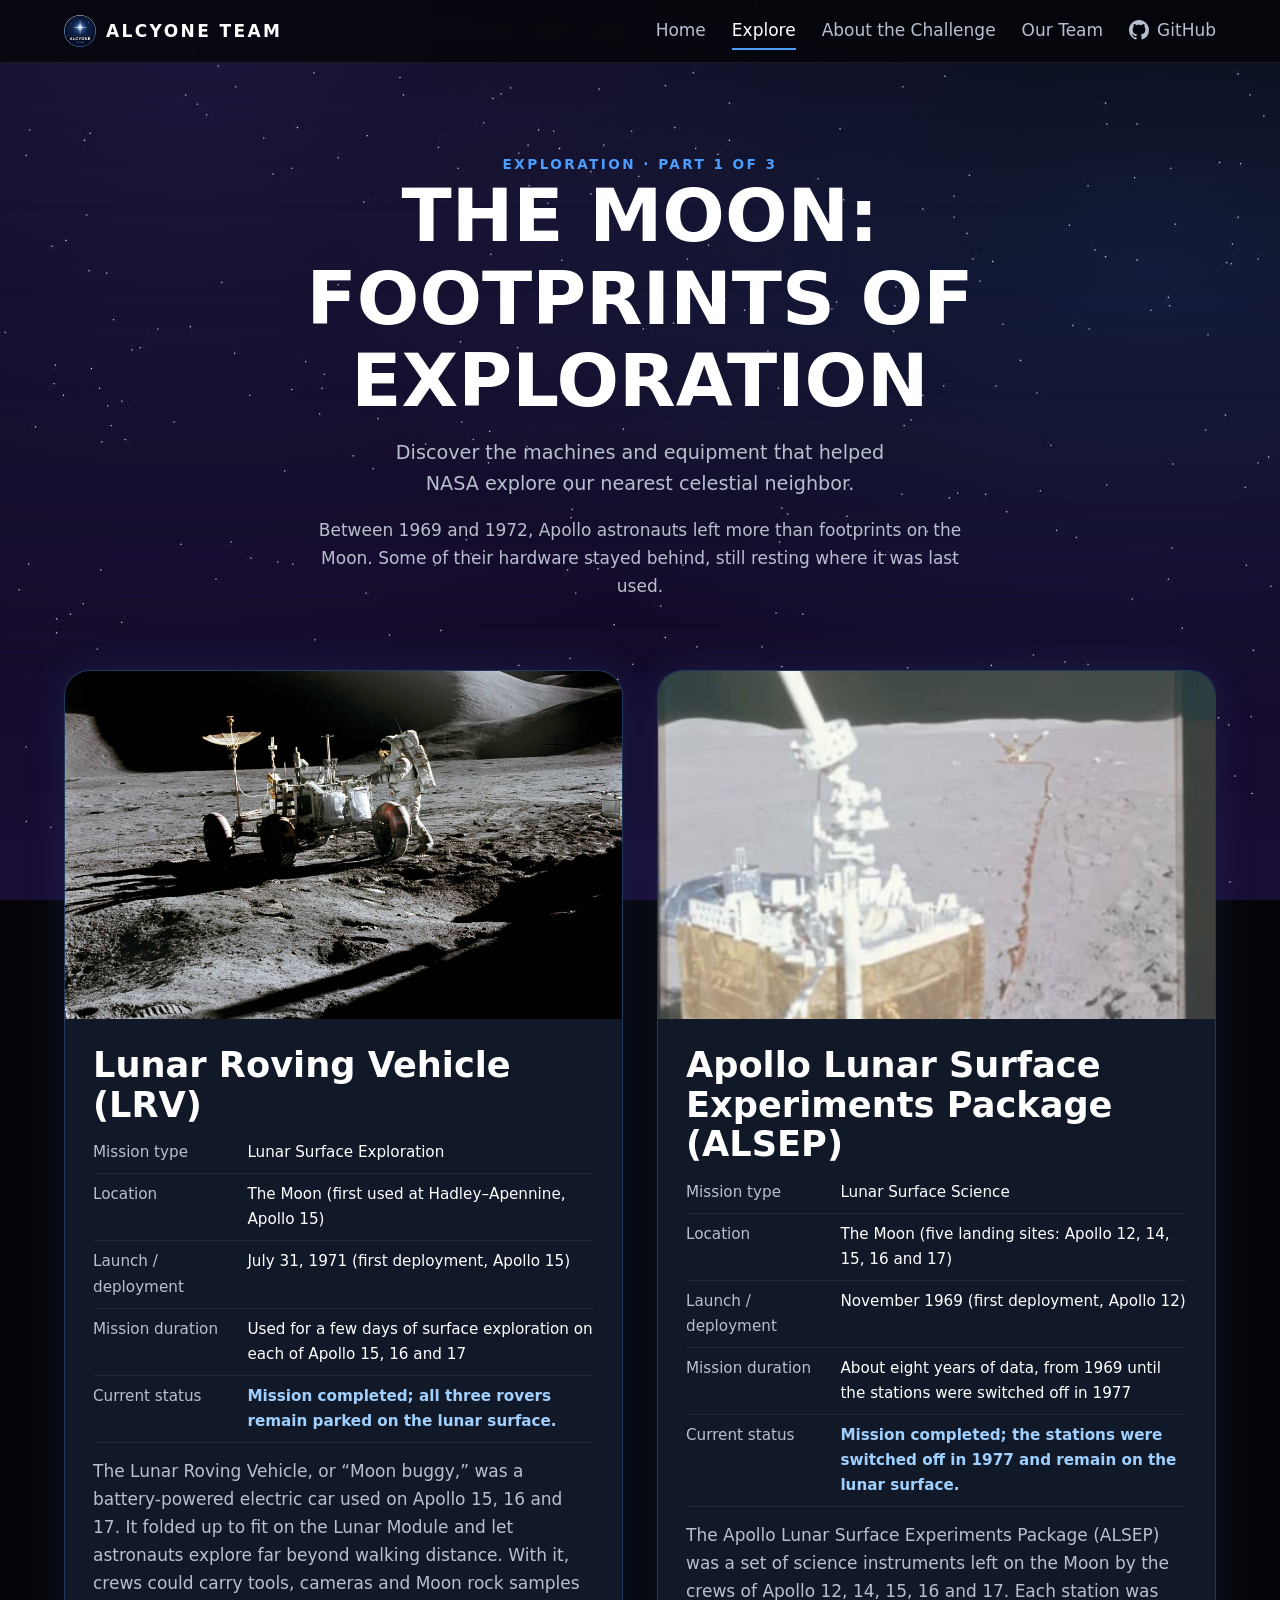
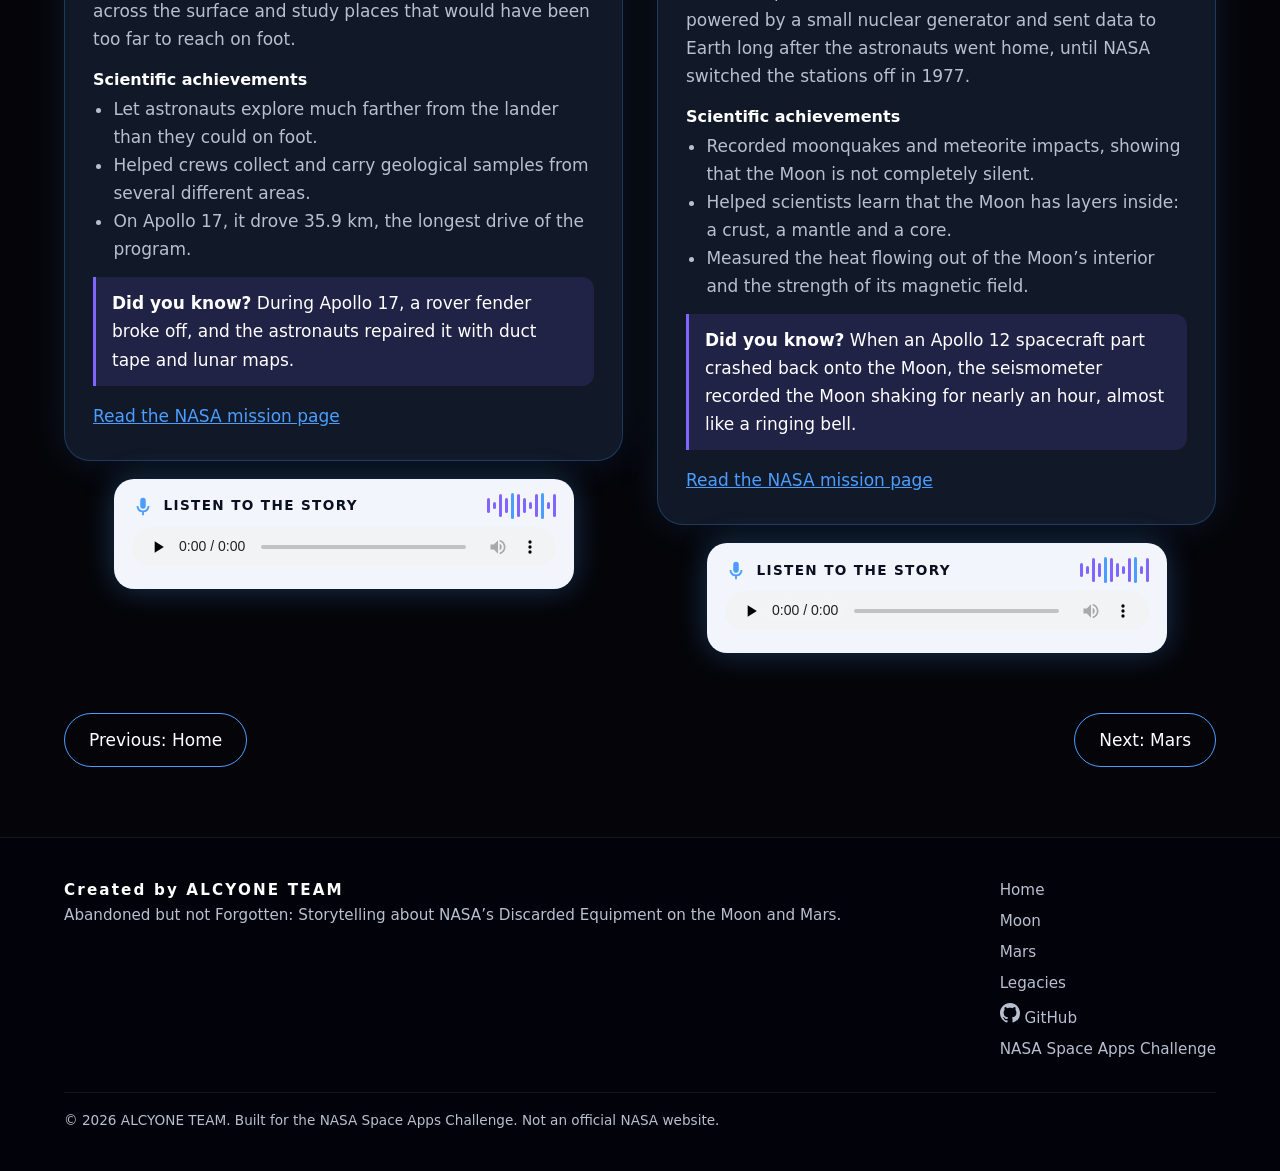
==== exploration-1.html @ 49add7aa "Initial commit:ALCYONE TEAM-CHALLENGE 2026" ====
<!doctype html>
<html lang="en">
  <head>
    <meta charset="utf-8" />
    <meta name="viewport" content="width=device-width, initial-scale=1" />
    <title>The Moon: Footprints Of Exploration</title>
    <link rel="stylesheet" href="css/style.css" />
    <link rel="icon" type="image/png" href="images/photo_2026-10-27_21-55-32-removebg-preview.png" />
  </head>
  <body class="">
    <header class="nav">
      <a class="brand" href="index.html"
        ><img
          src="images/photo_2026-10-27_21-55-32-removebg-preview.png"
          alt="ALCYONE TEAM logo"
          width="32"
          height="32"
        />ALCYONE TEAM</a
      ><input type="checkbox" id="mt" class="mt" /><label
        for="mt"
        class="mb"
        aria-label="Menu"
        ><span></span
      ></label>
        <nav>
        <a href="index.html">Home</a>
        <a href="exploration-1.html" aria-current="page">Explore</a>
        <a href="index.html#about">About the Challenge</a>
        <a href="index.html#team">Our Team</a>
        <a href="https://github.com/YOUR-USERNAME/YOUR-REPO"
            class="nav-github" target="_blank" rel="noopener"
            aria-label="Team ALCYONE on GitHub">
            <svg viewBox="0 0 16 16" width="20" height="20" fill="currentColor" aria-hidden="true">
            <path d="M8 0C3.58 0 0 3.58 0 8c0 3.54 2.29 6.53 5.47 7.59.4.07.55-.17.55-.38 0-.19-.01-.82-.01-1.49-2.01.37-2.53-.49-2.69-.94-.09-.23-.48-.94-.82-1.13-.28-.15-.68-.52-.01-.53.63-.01 1.08.58 1.23.82.72 1.21 1.87.87 2.33.66.07-.52.28-.87.51-1.07-1.78-.2-3.64-.89-3.64-3.95 0-.87.31-1.59.82-2.15-.08-.2-.36-1.02.08-2.12 0 0 .67-.21 2.2.82.64-.18 1.32-.27 2-.27.68 0 1.36.09 2 .27 1.53-1.04 2.2-.82 2.2-.82.44 1.1.16 1.92.08 2.12.51.56.82 1.27.82 2.15 0 3.07-1.87 3.75-3.65 3.95.29.25.54.73.54 1.48 0 1.07-.01 1.93-.01 2.2 0 .21.15.46.55.38A8.013 8.013 0 0016 8c0-4.42-3.58-8-8-8z"/>
            </svg>
            <span>GitHub</span>
        </a>
        </nav>
    </header>
    <main>
      <section class="ph1">
        <p class="ident">Exploration · Part 1 of 3</p>
        <h1>THE MOON: FOOTPRINTS OF EXPLORATION</h1>
        <p class="sub">
          Discover the machines and equipment that helped NASA explore our
          nearest celestial neighbor.
        </p>
        <p class="intro">
          Between 1969 and 1972, Apollo astronauts left more than footprints on
          the Moon. Some of their hardware stayed behind, still resting where it
          was last used.
        </p>
      </section>
      <section class="pair">
        <article class="item">
          <div class="card">
            <img
              class="shot"
              src="images/apollo-11-lunar-module.jpg"
              alt="Apollo 15 astronaut James Irwin works at the Lunar Roving Vehicle, with Mount Hadley in the background."
              loading="lazy"
            />
            <div class="cb">
              <h2>Lunar Roving Vehicle (LRV)</h2>
              <dl>
                <div>
                  <dt>Mission type</dt>
                  <dd>Lunar Surface Exploration</dd>
                </div>
                <div>
                  <dt>Location</dt>
                  <dd>The Moon (first used at Hadley–Apennine, Apollo 15)</dd>
                </div>
                <div>
                  <dt>Launch / deployment</dt>
                  <dd>July 31, 1971 (first deployment, Apollo 15)</dd>
                </div>
                <div>
                  <dt>Mission duration</dt>
                  <dd>
                    Used for a few days of surface exploration on each of Apollo 15, 16 and 17
                  </dd>
                </div>
                <div class="st">
                  <dt>Current status</dt>
                  <dd>
                    Mission completed; all three rovers remain parked on the lunar surface.
                  </dd>
                </div>
              </dl>
              <p>
                The Lunar Roving Vehicle, or “Moon buggy,” was a battery-powered electric car used on Apollo 15,
                16 and 17. It folded up to fit on the Lunar Module and let astronauts explore far 
                beyond walking distance. With it, crews could carry tools, cameras and Moon rock samples
                across the surface and study places that would have been too far to reach on foot.
              </p>
              <h3>Scientific achievements</h3>
              <ul>
                <li>Let astronauts explore much farther from the lander than they could on foot.</li>
                <li>Helped crews collect and carry geological samples from several different areas.</li>
                <li>
                  On Apollo 17, it drove 35.9 km, the longest drive of the program.
                </li>
              </ul>
              <p class="fact">
                <strong>Did you know?</strong> 
                During Apollo 17, a rover fender broke off, and the astronauts repaired it with duct tape and lunar maps.
              </p>
              <a
                class="src"
                href="https://www.nasa.gov/image-article/apollo-15-lunar-roving-vehicle/"
                target="_blank"
                rel="noopener"
                >Read the NASA mission page</a
              >
            </div>
          </div>
          <div class="player">
            <div class="ph">
              <svg
                viewBox="0 0 24 24"
                width="22"
                height="22"
                aria-hidden="true"
              >
                <path
                  fill="#4B9EFF"
                  d="M12 15a3 3 0 0 0 3-3V6a3 3 0 0 0-6 0v6a3 3 0 0 0 3 3zm5-3a5 5 0 0 1-10 0H5a7 7 0 0 0 6 6.9V22h2v-3.1A7 7 0 0 0 19 12z"
                /></svg
              ><span>Listen to the story</span
              ><i class="wave" aria-hidden="true"
                ><b></b><b></b><b></b><b></b><b></b><b></b><b></b><b></b><b></b
                ><b></b><b></b><b></b
              ></i>
            </div>
            <audio controls preload="none">
              <source
                src="audio/Card1.mp3"
                type="audio/mpeg"
              />
              Your browser does not support audio playback.
            </audio>
          </div>
        </article>
        <article class="item">
          <div class="card">
            <img
              class="shot"
              src="images/apollo-lunar-rover.jpg"
              alt="The central station of an Apollo Lunar Surface Experiments Package (ALSEP) on the Moon"
              loading="lazy"
            />
            <div class="cb">
              <h2>Apollo Lunar Surface Experiments Package (ALSEP)</h2>
              <dl>
                <div>
                  <dt>Mission type</dt>
                  <dd>Lunar Surface Science</dd>
                </div>
                <div>
                  <dt>Location</dt>
                  <dd>The Moon (five landing sites: Apollo 12, 14, 15, 16 and 17)</dd>
                </div>
                <div>
                  <dt>Launch / deployment</dt>
                  <dd>November 1969 (first deployment, Apollo 12)</dd>
                </div>
                <div>
                  <dt>Mission duration</dt>
                  <dd>
                    About eight years of data, from 1969 until the stations were switched off in 1977
                  </dd>
                </div>
                <div class="st">
                  <dt>Current status</dt>
                  <dd>
                    Mission completed; the stations were switched off in 1977 and remain on the lunar surface.
                  </dd>
                </div>
              </dl>
              <p>
                The Apollo Lunar Surface Experiments Package (ALSEP) was a set of science instruments
                left on the Moon by the crews of Apollo 12, 14, 15, 16 and 17. 
                Each station was powered by a small nuclear generator and sent data to Earth
                long after the astronauts went home, until NASA switched the stations off in 1977.
              </p>
              <h3>Scientific achievements</h3>
              <ul>
                <li>Recorded moonquakes and meteorite impacts, showing that the Moon is not completely silent.</li>
                <li>Helped scientists learn that the Moon has layers inside: a crust, a mantle and a core.</li>
                <li>Measured the heat flowing out of the Moon’s interior and the strength of its magnetic field.</li>
              </ul>
              <p class="fact">
                <strong>Did you know?</strong> 
                When an Apollo 12 spacecraft part crashed back onto the Moon,
                the seismometer recorded the Moon shaking for nearly an hour, almost like a ringing bell.
              </p>
              <a
                class="src"
                href="https://www.nasa.gov/mission/apollo-15/"
                target="_blank"
                rel="noopener"
                >Read the NASA mission page</a
              >
            </div>
          </div>
          <div class="player">
            <div class="ph">
              <svg
                viewBox="0 0 24 24"
                width="22"
                height="22"
                aria-hidden="true"
              >
                <path
                  fill="#4B9EFF"
                  d="M12 15a3 3 0 0 0 3-3V6a3 3 0 0 0-6 0v6a3 3 0 0 0 3 3zm5-3a5 5 0 0 1-10 0H5a7 7 0 0 0 6 6.9V22h2v-3.1A7 7 0 0 0 19 12z"
                /></svg
              ><span>Listen to the story</span
              ><i class="wave" aria-hidden="true"
                ><b></b><b></b><b></b><b></b><b></b><b></b><b></b><b></b><b></b
                ><b></b><b></b><b></b
              ></i>
            </div>
            <audio controls preload="none">
              <source src="audio/Card2.mp3" type="audio/mpeg" />
              Your browser does not support audio playback.
            </audio>
          </div>
        </article>
      </section>
      <div class="pager">
        <a class="pn" href="index.html">Previous: Home</a
        ><a class="pn" href="exploration-2.html">Next: Mars</a>
      </div>
    </main>
    <footer class="foot">
      <div>
        <strong>Created by ALCYONE TEAM</strong>
        <p>
          Abandoned but not Forgotten: Storytelling about NASA’s Discarded
          Equipment on the Moon and Mars.
        </p>
      </div>
      <div>
        <a href="index.html">Home</a><a href="exploration-1.html">Moon</a
        ><a href="exploration-2.html">Mars</a
        ><a href="exploration-3.html">Legacies</a
        >
        <a href="https://github.com/YOUR-USERNAME/YOUR-REPO"
            class="nav-github" target="_blank" rel="noopener"
            aria-label="Team ALCYONE on GitHub">
            <svg viewBox="0 0 16 16" width="20" height="20" fill="currentColor" aria-hidden="true">
            <path d="M8 0C3.58 0 0 3.58 0 8c0 3.54 2.29 6.53 5.47 7.59.4.07.55-.17.55-.38 0-.19-.01-.82-.01-1.49-2.01.37-2.53-.49-2.69-.94-.09-.23-.48-.94-.82-1.13-.28-.15-.68-.52-.01-.53.63-.01 1.08.58 1.23.82.72 1.21 1.87.87 2.33.66.07-.52.28-.87.51-1.07-1.78-.2-3.64-.89-3.64-3.95 0-.87.31-1.59.82-2.15-.08-.2-.36-1.02.08-2.12 0 0 .67-.21 2.2.82.64-.18 1.32-.27 2-.27.68 0 1.36.09 2 .27 1.53-1.04 2.2-.82 2.2-.82.44 1.1.16 1.92.08 2.12.51.56.82 1.27.82 2.15 0 3.07-1.87 3.75-3.65 3.95.29.25.54.73.54 1.48 0 1.07-.01 1.93-.01 2.2 0 .21.15.46.55.38A8.013 8.013 0 0016 8c0-4.42-3.58-8-8-8z"/>
            </svg>
            <span>GitHub</span>
        </a>
        <a
          href="https://www.spaceappschallenge.org/"
          target="_blank"
          rel="noopener"
          >NASA Space Apps Challenge</a
        >
      </div>
      <p class="copy">
        © 2026 ALCYONE TEAM. Built for the NASA Space Apps Challenge. Not an
        official NASA website.
      </p>
    </footer>
  </body>
</html>
---- css/style.css ----
* {
  box-sizing: border-box;
  margin: 0;
}
html {
  scroll-behavior: smooth;
  scroll-padding-top: 70px;
}
:root {
  --bg: #050509;
  --bg2: #101525;
  --card: #111827;
  --tx: #fff;
  --tx2: #b8c0d0;
  --b: #4b9eff;
  --p: #8065ff;
}
body {
  background: var(--bg);
  color: var(--tx);
  font:
    17px/1.65 "Segoe UI",
    system-ui,
    -apple-system,
    Helvetica,
    Arial,
    sans-serif;
  overflow-x: hidden;
  background-image:
    radial-gradient(
      ellipse at 15% 0,
      rgba(128, 101, 255, 0.18),
      transparent 55%
    ),
    radial-gradient(
      ellipse at 90% 30%,
      rgba(75, 158, 255, 0.14),
      transparent 50%
    ),
    url(../images/galaxy.jpg);
  background-attachment: fixed;
  background-size: cover;
}
nav a.nav-github {
  display: inline-flex;
  align-items: center;
  gap: .5rem;
}
nav a.nav-github:hover { color: #4da3ff; }

@media (max-width: 700px) {
  nav a.nav-github span { display: none; }
}
a {
  color: var(--b);
}
a:focus-visible,
summary:focus-visible,
audio:focus-visible,
label:focus-visible {
  outline: 3px solid var(--b);
  outline-offset: 3px;
}
img {
  max-width: 100%;
  height: auto;
  display: block;
}
.nav {
  position: sticky;
  top: 0;
  z-index: 9;
  display: flex;
  align-items: center;
  justify-content: space-between;
  gap: 16px;
  padding: 12px 5vw;
  background: rgba(5, 5, 9, 0.82);
  backdrop-filter: blur(10px);
  border-bottom: 1px solid rgba(255, 255, 255, 0.08);
  flex-wrap: wrap;
}
.brand {
  display: flex;
  gap: 10px;
  align-items: center;
  color: #fff;
  text-decoration: none;
  font-weight: 800;
  letter-spacing: 0.14em;
}
.brand img {
  border-radius: 50%;
}
.nav nav {
  display: flex;
  gap: 26px;
  flex-wrap: wrap;
}
.nav nav a {
  color: var(--tx2);
  text-decoration: none;
  padding: 4px 0;
  border-bottom: 2px solid transparent;
  transition:
    color 0.2s,
    border-color 0.2s;
}
.nav nav a:hover,
.nav nav a[aria-current] {
  color: #fff;
  border-color: var(--b);
}
.mt,
.mb {
  display: none;
}
h1,
h2,
h3 {
  line-height: 1.12;
}
h1 {
  font-size: clamp(2.2rem, 6vw, 4.6rem);
  font-weight: 800;
}
h2 {
  font-size: clamp(1.5rem, 3vw, 2.2rem);
}
.ident {
  color: var(--b);
  font-weight: 600;
  letter-spacing: 0.18em;
  font-size: 0.85rem;
  text-transform: uppercase;
}
.sub {
  color: var(--tx2);
  font-size: 1.2rem;
  max-width: 42ch;
  margin-top: 14px;
}
.btn {
  display: inline-block;
  margin-top: 28px;
  padding: 15px 34px;
  border-radius: 999px;
  background: linear-gradient(90deg, var(--b), var(--p));
  color: #fff;
  font-weight: 700;
  letter-spacing: 0.1em;
  text-decoration: none;
  box-shadow: 0 0 28px rgba(75, 158, 255, 0.45);
  transition:
    transform 0.2s,
    box-shadow 0.2s;
}
.btn:hover {
  transform: translateY(-2px);
  box-shadow: 0 0 42px rgba(128, 101, 255, 0.7);
}
.hero {
  display: grid;
  grid-template-columns: 1.1fr 0.9fr;
  align-items: center;
  gap: 30px;
  padding: 8vh 5vw;
  min-height: 82vh;
  max-width: 1300px;
  margin: auto;
}
.hero h1 {
  font-size: clamp(3rem, 9vw, 7rem);
  letter-spacing: 0.04em;
  margin: 10px 0;
}
.chal {
  font-size: clamp(1.1rem, 2.6vw, 1.8rem);
  font-weight: 700;
  letter-spacing: 0.12em;
}
.earth {
  width: 100%;
  max-width: 500px;
  aspect-ratio: 1;
  object-fit: cover;
  border-radius: 50%;
  margin: auto;
  box-shadow:
    0 0 90px rgba(75, 158, 255, 0.55),
    inset 0 0 60px #000;
}
.wrap {
  max-width: 1100px;
  margin: auto;
  padding: 80px 5vw;
}
.wrap > h2 {
  margin-bottom: 28px;
  letter-spacing: 0.06em;
}
.two {
  display: grid;
  grid-template-columns: 1fr 1fr;
  gap: 34px;
}
.lead {
  color: var(--tx2);
  font-size: 1.1rem;
  max-width: 62ch;
}
.tm {
  display: flex;
  gap: 40px;
  align-items: center;
  background: var(--bg2);
  border: 1px solid rgba(128, 101, 255, 0.35);
  border-radius: 28px;
  padding: 36px;
  box-shadow: 0 0 50px rgba(128, 101, 255, 0.15);
}
.tm img {
  width: 200px;
  border-radius: 24px;
  flex: none;
}
.tm p {
  color: var(--tx2);
  margin-top: 12px;
}
.tm .slogan {
  color: #fff;
  font-style: italic;
  font-size: 1.2rem;
}
.mh {
  margin: 56px 0 20px;
}
.members {
  list-style: none;
  padding: 0;
  display: grid;
  grid-template-columns: repeat(3, 1fr);
  gap: 20px;
}
.mem {
  background: var(--card);
  border-radius: 20px;
  padding: 24px;
  text-align: center;
  border: 1px solid rgba(255, 255, 255, 0.07);
}
.mem img {
  margin: 0 auto 12px;
  width: 96px;
  height: 96px;
  border-radius: 50%;
  object-fit: cover;
}
.mem p {
  color: var(--tx2);
}
.ph1 {
  text-align: center;
  padding: 10vh 5vw 40px;
  max-width: 900px;
  margin: auto;
}
.ph1 .sub,
.ph1 .intro {
  margin-inline: auto;
}
.intro {
  color: var(--tx2);
  max-width: 60ch;
  margin-top: 16px;
}
.pair {
  display: grid;
  grid-template-columns: 1fr 1fr;
  gap: 34px;
  max-width: 1300px;
  margin: auto;
  padding: 30px 5vw 60px;
  align-items: start;
}
.card {
  background: var(--card);
  border-radius: 26px;
  overflow: hidden;
  border: 1px solid rgba(75, 158, 255, 0.25);
  box-shadow: 0 0 40px rgba(75, 158, 255, 0.12);
  transition: box-shadow 0.3s;
}
.card:hover {
  box-shadow: 0 0 56px rgba(128, 101, 255, 0.35);
}
.shot {
  width: 100%;
  aspect-ratio: 16/10;
  object-fit: cover;
  background: var(--bg2);
}
.cb {
  padding: 26px 28px 30px;
}
.cb h2 {
  margin-bottom: 16px;
}
.cb h3 {
  font-size: 1rem;
  margin: 18px 0 6px;
}
dl {
  display: grid;
  gap: 8px;
  font-size: 0.95rem;
}
dl div {
  display: grid;
  grid-template-columns: 9.5em 1fr;
  gap: 10px;
  padding-bottom: 8px;
  border-bottom: 1px solid rgba(255, 255, 255, 0.07);
}
dt {
  color: var(--tx2);
}
dd {
  margin: 0;
}
.st dd {
  color: #9fd0ff;
  font-weight: 600;
}
.cb p {
  color: var(--tx2);
  margin-top: 14px;
}
.cb ul {
  padding-left: 1.2em;
  color: var(--tx2);
}
.fact {
  background: rgba(128, 101, 255, 0.14);
  border-left: 3px solid var(--p);
  padding: 12px 16px;
  border-radius: 0 12px 12px 0;
  color: #fff !important;
}
.src {
  display: inline-block;
  margin-top: 16px;
}
.player {
  margin: 18px auto 0;
  max-width: 460px;
  background: #f2f5fb;
  border-radius: 20px;
  padding: 14px 18px;
  color: #0b1020;
  box-shadow: 0 0 30px rgba(75, 158, 255, 0.3);
}
.ph {
  display: flex;
  align-items: center;
  gap: 10px;
  font-weight: 700;
  font-size: 0.85rem;
  letter-spacing: 0.1em;
  text-transform: uppercase;
  margin-bottom: 8px;
}
.wave {
  display: flex;
  align-items: center;
  gap: 3px;
  height: 26px;
  margin-left: auto;
}
.wave b {
  width: 3px;
  background: var(--p);
  border-radius: 2px;
  height: 30%;
}
.wave b:nth-child(3n) {
  height: 90%;
}
.wave b:nth-child(3n + 1) {
  height: 55%;
}
.wave b:nth-child(5n) {
  height: 100%;
  background: var(--b);
}
audio {
  width: 100%;
  height: 40px;
}
.pager {
  display: flex;
  justify-content: space-between;
  gap: 16px;
  max-width: 1300px;
  margin: auto;
  padding: 0 5vw 70px;
  flex-wrap: wrap;
}
.pn {
  padding: 12px 24px;
  border: 1px solid var(--b);
  border-radius: 999px;
  text-decoration: none;
  color: #fff;
  transition: background 0.2s;
}
.pn:hover {
  background: rgba(75, 158, 255, 0.2);
}
.pager .pn:only-child {
  margin-left: 0;
}
.closing {
  text-align: center;
  max-width: 820px;
  margin: auto;
  padding: 60px 5vw 70px;
}
.closing p {
  color: var(--tx2);
  margin-top: 16px;
}
.foot {
  background: #02020a;
  border-top: 1px solid rgba(255, 255, 255, 0.08);
  padding: 40px 5vw;
  display: flex;
  justify-content: space-between;
  gap: 30px;
  flex-wrap: wrap;
  color: var(--tx2);
  font-size: 0.95rem;
}
.foot div:last-of-type {
  display: flex;
  flex-direction: column;
  gap: 6px;
}
.foot strong {
  color: #fff;
  letter-spacing: 0.14em;
}
.foot a {
  text-decoration: none;
  color: var(--tx2);
}
.foot a:hover {
  color: #fff;
}
.copy {
  width: 100%;
  font-size: 0.85rem;
  border-top: 1px solid rgba(255, 255, 255, 0.08);
  padding-top: 16px;
}
@media (max-width: 860px) {
  .hero,
  .two,
  .pair {
    grid-template-columns: 1fr;
  }
  .hero {
    text-align: center;
    min-height: 0;
  }
  .hero .sub {
    margin-inline: auto;
  }
  .earth {
    max-width: 320px;
    grid-row: 1;
  }
  .members {
    grid-template-columns: 1fr 1fr;
  }
  .tm {
    flex-direction: column;
    text-align: center;
  }
  .mb {
    display: block;
    cursor: pointer;
    width: 40px;
    height: 40px;
    position: relative;
    margin-left: auto;
  }
  .mb span,
  .mb span:before,
  .mb span:after {
    position: absolute;
    left: 8px;
    width: 24px;
    height: 2px;
    background: #fff;
    content: "";
  }
  .mb span {
    top: 19px;
  }
  .mb span:before {
    top: -7px;
    left: 0;
  }
  .mb span:after {
    top: 7px;
    left: 0;
  }
  .nav nav {
    display: none;
    width: 100%;
    flex-direction: column;
    gap: 6px;
    padding-bottom: 8px;
  }
  .mt:checked ~ nav {
    display: flex;
  }
  dl div {
    grid-template-columns: 1fr;
  }
}
@media (max-width: 480px) {
  .members {
    grid-template-columns: 1fr;
  }
  .cb {
    padding: 20px;
  }
}
@media (prefers-reduced-motion: reduce) {
  * {
    transition: none !important;
    scroll-behavior: auto !important;
  }
}
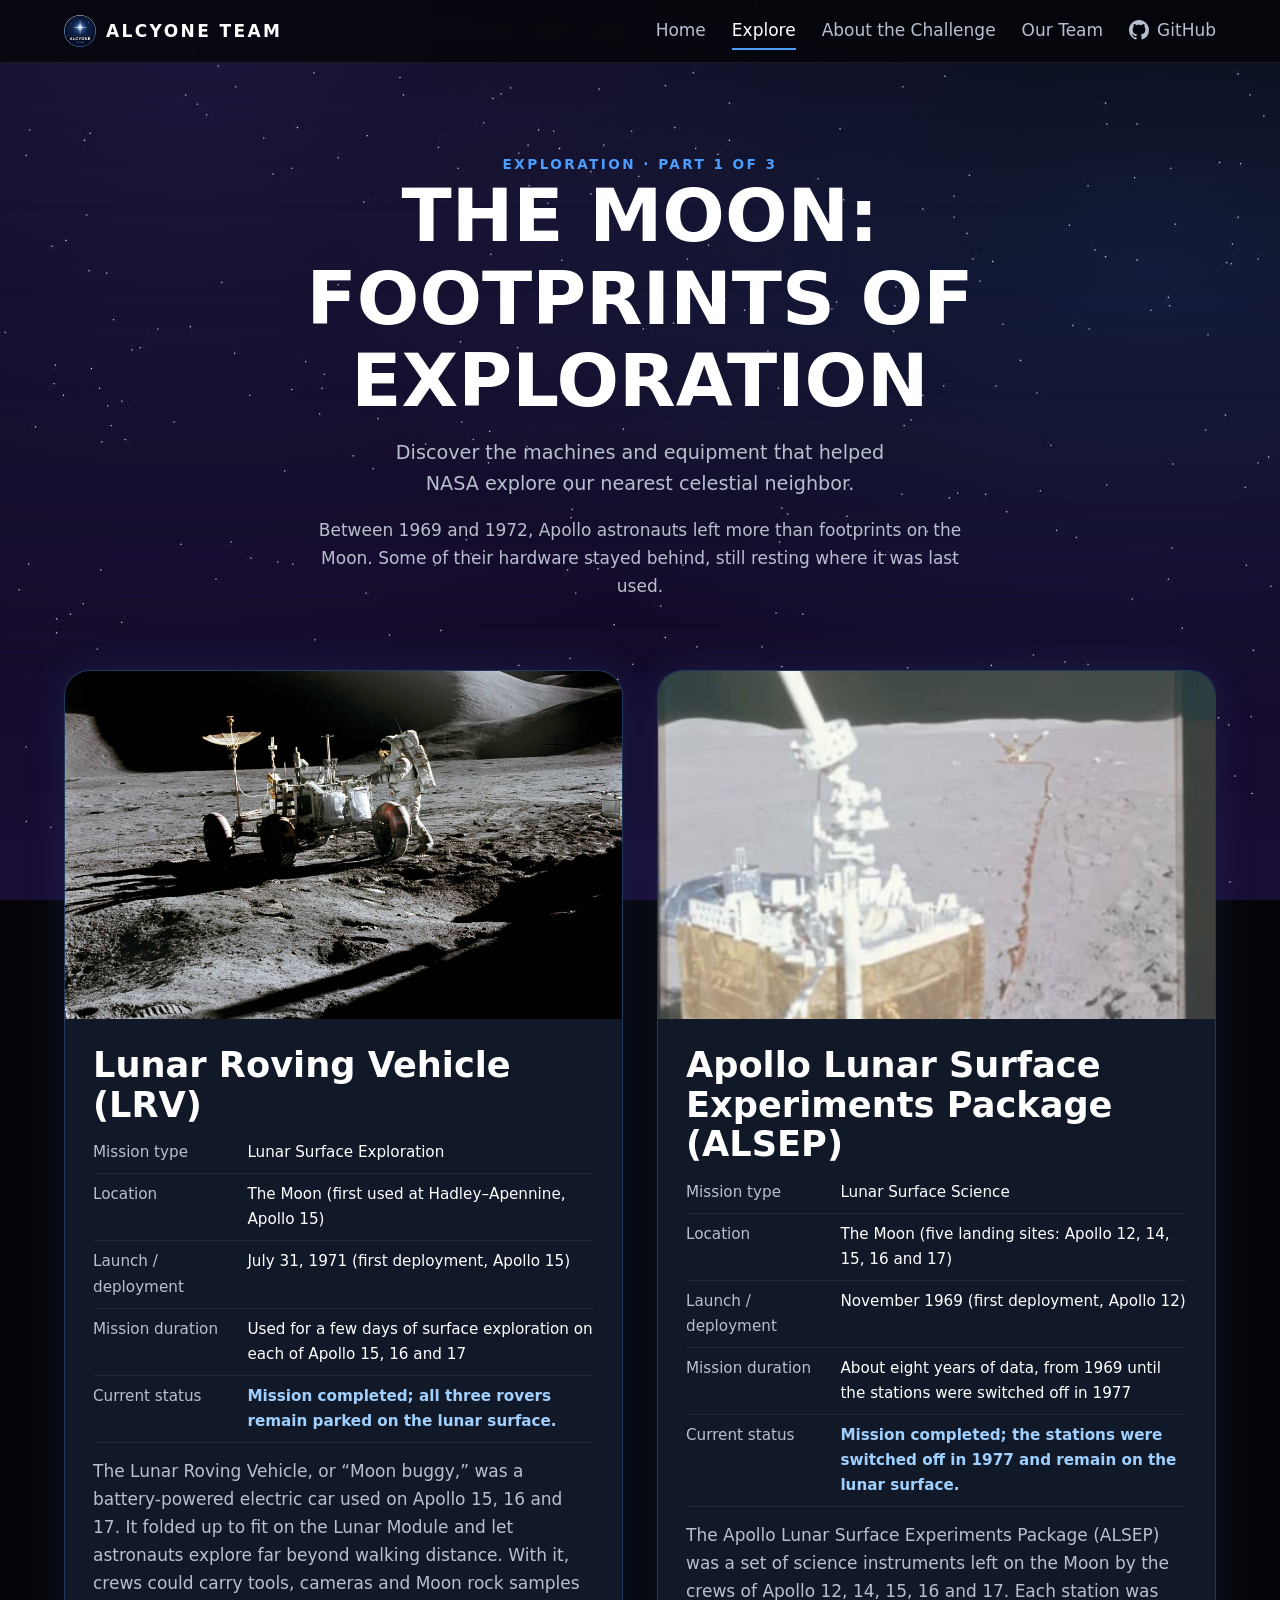
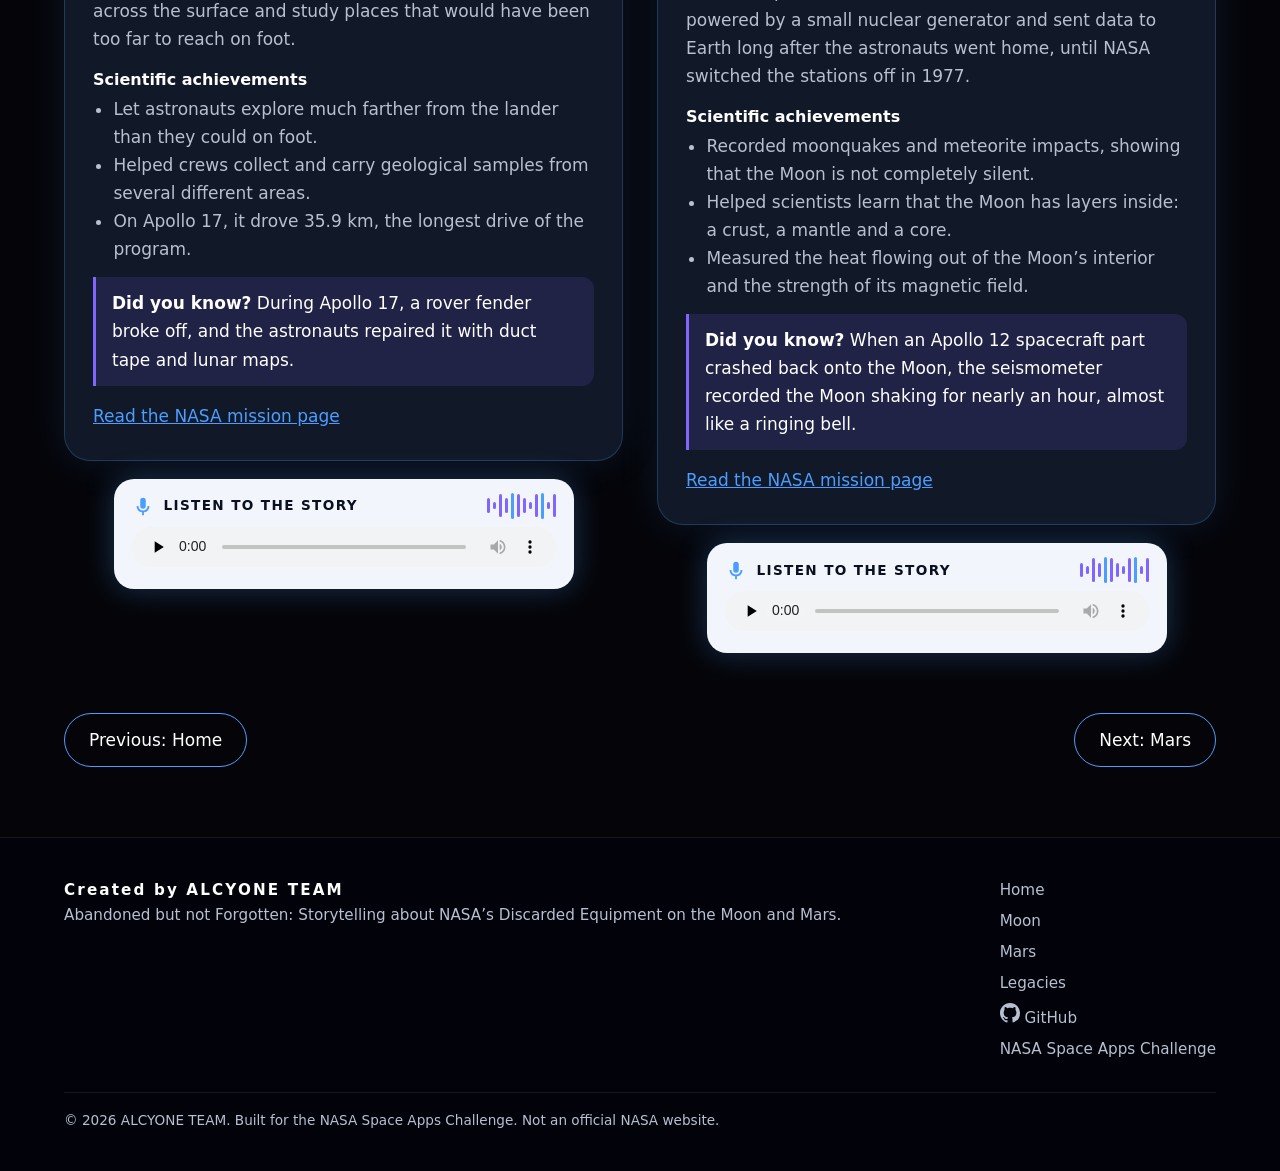
==== commit ebcd9e02: "Update exploration-1.html" ====
--- a/exploration-1.html
+++ b/exploration-1.html
@@ -27,7 +27,7 @@
         <a href="exploration-1.html" aria-current="page">Explore</a>
         <a href="index.html#about">About the Challenge</a>
         <a href="index.html#team">Our Team</a>
-        <a href="https://github.com/YOUR-USERNAME/YOUR-REPO"
+        <a href="https://github.com/shahdsaad-ly/ALCYONE-TEAM---NASA-SPACE-APPS-CHALLENGE-2026"
             class="nav-github" target="_blank" rel="noopener"
             aria-label="Team ALCYONE on GitHub">
             <svg viewBox="0 0 16 16" width="20" height="20" fill="currentColor" aria-hidden="true">
@@ -247,7 +247,7 @@
         ><a href="exploration-2.html">Mars</a
         ><a href="exploration-3.html">Legacies</a
         >
-        <a href="https://github.com/YOUR-USERNAME/YOUR-REPO"
+        <a href="https://github.com/shahdsaad-ly/ALCYONE-TEAM---NASA-SPACE-APPS-CHALLENGE-2026"
             class="nav-github" target="_blank" rel="noopener"
             aria-label="Team ALCYONE on GitHub">
             <svg viewBox="0 0 16 16" width="20" height="20" fill="currentColor" aria-hidden="true">
